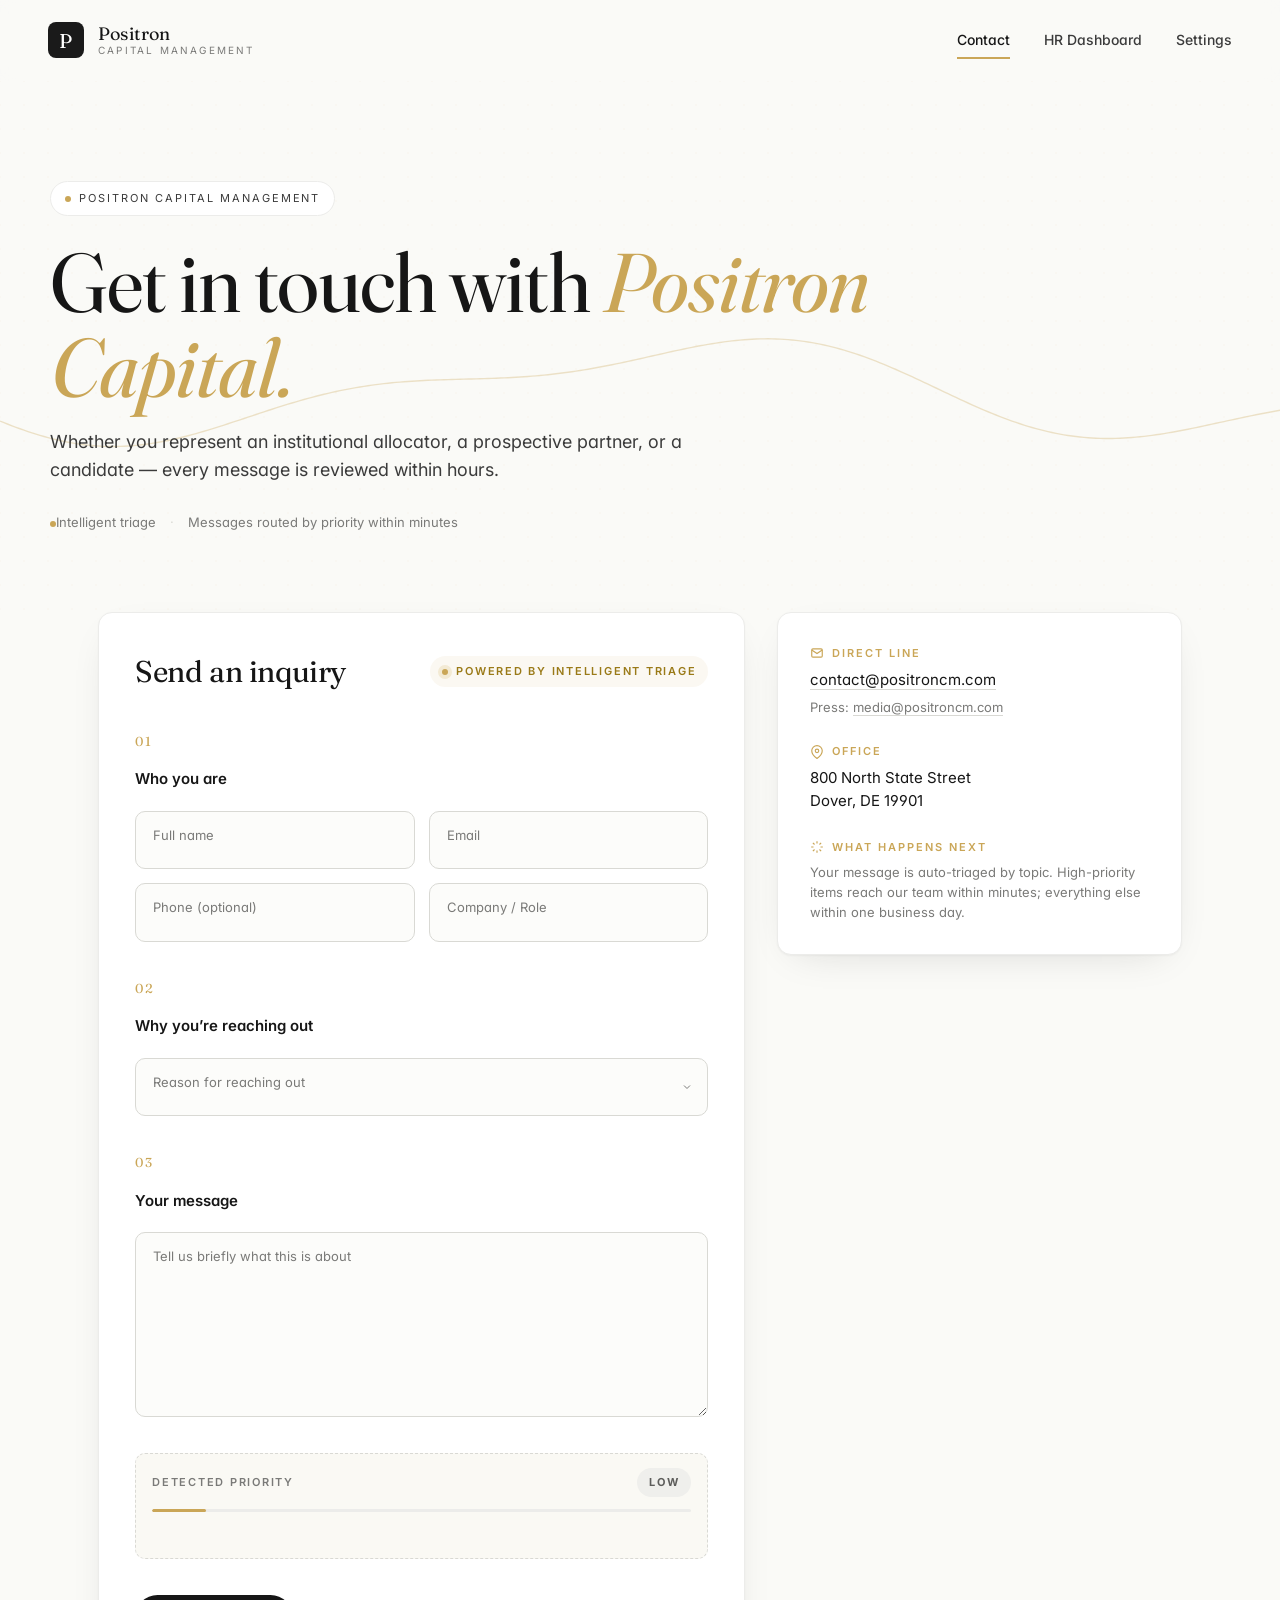
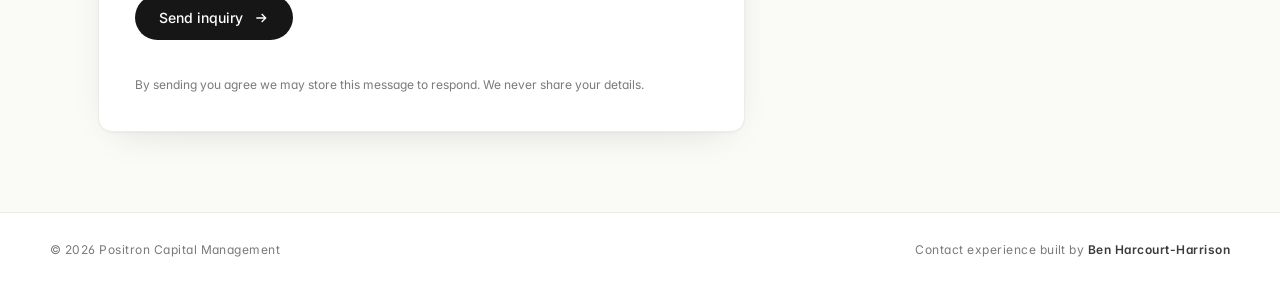
==== index.html @ f92479b4 "Initial commit: Positron Connect contact experience" ====
<!doctype html>
<html lang="en">
<head>
<meta charset="utf-8">
<meta name="viewport" content="width=device-width,initial-scale=1">
<title>Contact — Positron Capital Management</title>
<meta name="description" content="Get in touch with Positron Capital Management. Every inquiry is reviewed within hours via intelligent triage.">
<link rel="preconnect" href="https://fonts.googleapis.com">
<link rel="preconnect" href="https://fonts.gstatic.com" crossorigin>
<link href="https://fonts.googleapis.com/css2?family=Fraunces:opsz,wght@9..144,400;9..144,500&family=Inter:wght@300;400;500;600&display=swap" rel="stylesheet">
<link rel="stylesheet" href="styles.css">
</head>
<body>

<header class="nav">
  <a class="brand" href="index.html">
    <span class="brand-mark">P</span>
    <span class="brand-name">
      <span class="brand-title">Positron</span>
      <span class="brand-sub">Capital Management</span>
    </span>
  </a>
  <nav class="nav-links">
    <a href="index.html" class="active">Contact</a>
    <a href="hr.html">HR Dashboard</a>
    <a href="settings.html">Settings</a>
  </nav>
</header>

<section class="hero">
  <canvas id="hero-bg" aria-hidden="true"></canvas>
  <div class="hero-inner reveal">
    <span class="eyebrow"><span class="dot"></span>Positron Capital Management</span>
    <h1>Get in touch with <span class="accent">Positron Capital.</span></h1>
    <p class="lede">Whether you represent an institutional allocator, a prospective partner, or a candidate &mdash; every message is reviewed within hours.</p>
    <div class="hero-meta">
      <span class="meta-item"><span class="dot"></span>Intelligent triage</span>
      <span class="meta-sep">&middot;</span>
      <span class="meta-item">Messages routed by priority within minutes</span>
    </div>
  </div>
</section>

<main class="container">
  <div class="layout">

    <form id="contact-form" class="card form-card reveal" novalidate>
      <header class="form-head">
        <h2>Send an inquiry</h2>
        <span class="badge-soft"><span class="spark"></span>Powered by intelligent triage</span>
      </header>

      <section class="step">
        <span class="step-num">01</span>
        <h3>Who you are</h3>
        <div class="grid-2">
          <label class="field">
            <input type="text" name="name" required autocomplete="name" placeholder=" ">
            <span class="label">Full name</span>
          </label>
          <label class="field">
            <input type="email" name="email" required autocomplete="email" placeholder=" ">
            <span class="label">Email</span>
          </label>
          <label class="field">
            <input type="tel" name="phone" autocomplete="tel" placeholder=" ">
            <span class="label">Phone (optional)</span>
          </label>
          <label class="field">
            <input type="text" name="company" placeholder=" ">
            <span class="label">Company / Role</span>
          </label>
        </div>
      </section>

      <section class="step">
        <span class="step-num">02</span>
        <h3>Why you&rsquo;re reaching out</h3>
        <label class="field">
          <select name="reason" required>
            <option value="" disabled selected hidden></option>
            <option>Career inquiry</option>
            <option>Investor</option>
            <option>Partnership</option>
            <option>Press</option>
            <option>Other</option>
          </select>
          <span class="label">Reason for reaching out</span>
        </label>
      </section>

      <section class="step">
        <span class="step-num">03</span>
        <h3>Your message</h3>
        <label class="field">
          <textarea name="message" rows="6" required placeholder=" "></textarea>
          <span class="label">Tell us briefly what this is about</span>
        </label>
        <div id="live-priority" class="live-priority" aria-live="polite">
          <div class="lp-row">
            <span class="lp-label">Detected priority</span>
            <span id="lp-badge" class="lp-badge low">Low</span>
          </div>
          <div class="lp-bar"><div id="lp-fill" class="lp-fill"></div></div>
          <div id="lp-keywords" class="lp-keywords"></div>
        </div>
      </section>

      <button type="submit" class="btn-primary">
        <span>Send inquiry</span>
        <svg width="16" height="16" viewBox="0 0 24 24" fill="none" stroke="currentColor" stroke-width="2"><path d="M5 12h14M13 6l6 6-6 6"/></svg>
      </button>
      <p class="legalese">By sending you agree we may store this message to respond. We never share your details.</p>
    </form>

    <aside class="card aside reveal">
      <div class="aside-block">
        <span class="aside-eyebrow"><svg width="14" height="14" viewBox="0 0 24 24" fill="none" stroke="currentColor" stroke-width="2"><rect x="3" y="5" width="18" height="14" rx="2"/><path d="m3 7 9 6 9-6"/></svg> Direct line</span>
        <p><a href="mailto:contact@positroncm.com">contact@positroncm.com</a></p>
        <p class="aside-sub">Press: <a href="mailto:media@positroncm.com">media@positroncm.com</a></p>
      </div>
      <div class="aside-block">
        <span class="aside-eyebrow"><svg width="14" height="14" viewBox="0 0 24 24" fill="none" stroke="currentColor" stroke-width="2"><path d="M21 10c0 7-9 13-9 13S3 17 3 10a9 9 0 0 1 18 0z"/><circle cx="12" cy="10" r="3"/></svg> Office</span>
        <p>800 North State Street<br>Dover, DE 19901</p>
      </div>
      <div class="aside-block">
        <span class="aside-eyebrow"><svg width="14" height="14" viewBox="0 0 24 24" fill="none" stroke="currentColor" stroke-width="2"><path d="M12 2v4M12 18v4M4.93 4.93l2.83 2.83M16.24 16.24l2.83 2.83M2 12h4M18 12h4M4.93 19.07l2.83-2.83M16.24 7.76l2.83-2.83"/></svg> What happens next</span>
        <p class="aside-sub">Your message is auto-triaged by topic. High-priority items reach our team within minutes; everything else within one business day.</p>
      </div>
    </aside>

  </div>
</main>

<dialog id="success" class="success-dialog">
  <div class="success-card">
    <svg class="check" viewBox="0 0 52 52" aria-hidden="true">
      <circle cx="26" cy="26" r="24" fill="none" stroke="#caa657" stroke-width="2" class="check-circle"/>
      <path fill="none" stroke="#caa657" stroke-width="3" stroke-linecap="round" stroke-linejoin="round" d="M14 27l8 8 16-18" class="check-tick"/>
    </svg>
    <h2>Message received</h2>
    <p class="success-sub">Thank you. Here&rsquo;s what we passed to our team:</p>
    <div class="success-summary">
      <div class="summary-row"><span class="summary-label">Priority</span><span id="s-priority" class="lp-badge low">Low</span></div>
      <div class="summary-row"><span class="summary-label">Reason</span><span id="s-reason"></span></div>
      <div class="summary-row"><span class="summary-label">From</span><span id="s-from"></span></div>
      <div class="summary-row"><span class="summary-label">Summary</span><span id="s-summary"></span></div>
    </div>
    <button class="btn-primary" id="success-close">Close</button>
  </div>
</dialog>

<footer class="foot">
  <div class="foot-inner">
    <span>&copy; <span id="yr"></span> Positron Capital Management</span>
    <span class="foot-credit">Contact experience built by <strong>Ben Harcourt-Harrison</strong></span>
  </div>
</footer>

<script src="app.js"></script>
</body>
</html>
---- styles.css ----
/* ---------- tokens ---------- */
:root{
  --bg:#fafaf7;
  --surface:#ffffff;
  --ink:#161616;
  --ink-2:#3b3b3b;
  --muted:#7a7a78;
  --line:#ececea;
  --line-strong:#d9d9d4;
  --gold:#caa657;
  --gold-soft:#f3ead4;
  --gold-tint:rgba(202,166,87,0.08);
  --high:#b54545;
  --high-soft:#fbe9e9;
  --med:#9a7a18;
  --med-soft:#fbf2dc;
  --low:#5d5d5b;
  --low-soft:#efefec;
  --radius:14px;
  --radius-sm:10px;
  --shadow:0 1px 2px rgba(20,20,20,0.04), 0 12px 40px -20px rgba(20,20,20,0.18);
  --serif:"Fraunces", Georgia, serif;
  --sans:"Inter", -apple-system, BlinkMacSystemFont, "Segoe UI", system-ui, sans-serif;
}

*{box-sizing:border-box}
html,body{margin:0;padding:0}
body{
  font-family:var(--sans);
  font-weight:400;
  color:var(--ink);
  background:var(--bg);
  -webkit-font-smoothing:antialiased;
  font-feature-settings:"ss01","cv11";
  line-height:1.55;
}
a{color:inherit;text-decoration:none}
a:hover{color:var(--gold)}
button{font-family:inherit}

/* ---------- nav ---------- */
.nav{
  display:flex;align-items:center;justify-content:space-between;
  padding:22px 48px;
  background:rgba(250,250,247,0.85);
  backdrop-filter:saturate(140%) blur(8px);
  position:sticky;top:0;z-index:20;
  border-bottom:1px solid transparent;
  transition:border-color .25s ease, background .25s ease;
}
.nav.scrolled{border-bottom-color:var(--line); background:rgba(250,250,247,0.95)}
.brand{display:flex;align-items:center;gap:14px}
.brand-mark{
  width:36px;height:36px;border-radius:8px;
  background:#1a1a1a;color:#fff;
  display:grid;place-items:center;font-family:var(--serif);font-size:20px;
  letter-spacing:.5px;
}
.brand-name{display:flex;flex-direction:column;line-height:1.1}
.brand-title{font-family:var(--serif);font-size:18px;letter-spacing:.2px}
.brand-sub{font-size:10px;letter-spacing:.22em;text-transform:uppercase;color:var(--muted);margin-top:2px}
.nav-links{display:flex;gap:34px;align-items:center}
.nav-links a{font-size:14px;color:var(--ink-2);font-weight:500;position:relative;padding:6px 0}
.nav-links a.active{color:var(--ink)}
.nav-links a.active::after{
  content:"";position:absolute;left:0;right:0;bottom:-2px;height:1.5px;background:var(--gold);
}

/* ---------- hero ---------- */
.hero{position:relative;padding:100px 48px 80px;overflow:hidden}
#hero-bg{position:absolute;inset:0;width:100%;height:100%;opacity:.55}
.hero-inner{position:relative;max-width:1180px;margin:0 auto}
.eyebrow{
  display:inline-flex;align-items:center;gap:8px;
  font-size:11px;text-transform:uppercase;letter-spacing:.18em;color:var(--ink-2);
  background:#fff;border:1px solid var(--line);
  padding:8px 14px;border-radius:999px;
}
.eyebrow .dot, .meta-item .dot{width:6px;height:6px;border-radius:50%;background:var(--gold);display:inline-block}
.hero h1{
  font-family:var(--serif);font-weight:400;
  font-size:clamp(44px, 6.5vw, 88px);
  line-height:1.02;letter-spacing:-1.2px;margin:24px 0 18px;
  max-width:1000px;
}
.hero h1 .accent{color:var(--gold);font-style:italic;font-weight:400}
.lede{font-size:18px;color:var(--ink-2);max-width:640px;line-height:1.55;margin:0 0 28px}
.hero-meta{display:flex;align-items:center;gap:14px;color:var(--muted);font-size:13px;flex-wrap:wrap}
.meta-sep{color:var(--line-strong)}

/* ---------- layout ---------- */
.container{max-width:1180px;margin:0 auto;padding:0 48px 80px}
.layout{display:grid;grid-template-columns:1.6fr 1fr;gap:32px;align-items:start}
.card{
  background:var(--surface);
  border:1px solid var(--line);
  border-radius:var(--radius);
  padding:36px;
  box-shadow:var(--shadow);
}

/* ---------- form ---------- */
.form-card{display:flex;flex-direction:column;gap:36px}
.form-head{display:flex;align-items:center;justify-content:space-between;gap:16px;flex-wrap:wrap}
.form-head h2{font-family:var(--serif);font-weight:400;font-size:30px;margin:0;letter-spacing:-.4px}
.badge-soft{
  display:inline-flex;align-items:center;gap:8px;
  background:var(--gold-tint);color:var(--med);
  padding:7px 12px;border-radius:999px;
  font-size:11px;text-transform:uppercase;letter-spacing:.16em;font-weight:600;
}
.spark{width:6px;height:6px;border-radius:50%;background:var(--gold);box-shadow:0 0 0 4px var(--gold-soft)}

.step{display:flex;flex-direction:column;gap:16px}
.step-num{
  font-family:var(--serif);font-size:13px;color:var(--gold);letter-spacing:.18em;
}
.step h3{margin:0 0 4px;font-size:15px;font-weight:600;color:var(--ink)}
.grid-2{display:grid;grid-template-columns:1fr 1fr;gap:14px}

.field{position:relative;display:block}
.field input, .field select, .field textarea{
  width:100%;
  font:inherit;color:var(--ink);
  background:#fcfcfa;
  border:1px solid var(--line-strong);
  border-radius:var(--radius-sm);
  padding:22px 14px 10px;
  transition:border-color .15s ease, box-shadow .2s ease, background .2s ease;
  outline:none;
  appearance:none;
  -webkit-appearance:none;
}
.field textarea{padding-top:24px;resize:vertical;min-height:140px;line-height:1.55}
.field select{cursor:pointer; background-image:url("data:image/svg+xml;utf8,<svg xmlns='http://www.w3.org/2000/svg' width='12' height='12' viewBox='0 0 24 24' fill='none' stroke='%237a7a78' stroke-width='2'><path d='M6 9l6 6 6-6'/></svg>"); background-repeat:no-repeat; background-position:right 14px center}
.field .label{
  position:absolute;left:14px;top:14px;
  font-size:13px;color:var(--muted);
  pointer-events:none;
  transition:transform .15s ease, color .15s ease, font-size .15s ease;
  transform-origin:left top;
  background:transparent;
  padding:0 4px;
}
.field input:focus, .field select:focus, .field textarea:focus{
  border-color:var(--gold);
  box-shadow:0 0 0 4px var(--gold-tint);
  background:#fff;
}
.field input:not(:placeholder-shown) + .label,
.field textarea:not(:placeholder-shown) + .label,
.field input:focus + .label,
.field select:focus + .label,
.field textarea:focus + .label,
.field select:valid + .label{
  transform:translateY(-10px) scale(.82);
  color:var(--ink-2);
}
.field select:invalid + .label{color:var(--muted)}

/* ---------- live priority ---------- */
.live-priority{
  margin-top:14px;background:#faf9f4;border:1px dashed var(--line-strong);
  border-radius:var(--radius-sm);padding:14px 16px;
}
.lp-row{display:flex;align-items:center;justify-content:space-between;gap:12px}
.lp-label{font-size:11px;text-transform:uppercase;letter-spacing:.16em;color:var(--muted);font-weight:600}
.lp-badge{
  font-size:11px;text-transform:uppercase;letter-spacing:.16em;font-weight:700;
  padding:6px 12px;border-radius:999px;
  display:inline-flex;align-items:center;gap:6px;
}
.lp-badge.low{background:var(--low-soft);color:var(--low)}
.lp-badge.med{background:var(--med-soft);color:var(--med)}
.lp-badge.high{background:var(--high-soft);color:var(--high);
  box-shadow:0 0 0 0 rgba(181,69,69,.4); animation:pulse 2.4s infinite}
@keyframes pulse{
  0%{box-shadow:0 0 0 0 rgba(181,69,69,.35)}
  70%{box-shadow:0 0 0 10px rgba(181,69,69,0)}
  100%{box-shadow:0 0 0 0 rgba(181,69,69,0)}
}
.lp-bar{height:3px;background:var(--line);border-radius:3px;margin-top:12px;overflow:hidden}
.lp-fill{height:100%;width:10%;background:var(--gold);border-radius:3px;transition:width .35s ease, background-color .35s ease}
.lp-keywords{display:flex;flex-wrap:wrap;gap:6px;margin-top:10px;min-height:22px}
.lp-chip{font-size:11px;color:var(--ink-2);background:#fff;border:1px solid var(--line-strong);padding:3px 9px;border-radius:999px}

/* ---------- buttons ---------- */
.btn-primary{
  align-self:flex-start;
  display:inline-flex;align-items:center;gap:10px;
  background:var(--ink);color:#fff;
  border:none;border-radius:999px;
  padding:14px 24px;font-size:14px;font-weight:500;
  cursor:pointer;
  transition:transform .15s ease, background .2s ease, box-shadow .2s ease;
  position:relative;overflow:hidden;
}
.btn-primary:hover{background:#000;transform:translateY(-1px);box-shadow:0 10px 30px -12px rgba(0,0,0,.4)}
.btn-primary:active{transform:translateY(0)}
.btn-primary::after{
  content:"";position:absolute;top:0;left:-60%;width:40%;height:100%;
  background:linear-gradient(120deg, transparent, rgba(255,255,255,.18), transparent);
  transform:skewX(-20deg);transition:left .55s ease;
}
.btn-primary:hover::after{left:120%}

.legalese{color:var(--muted);font-size:12px;margin:0}

/* ---------- aside ---------- */
.aside{display:flex;flex-direction:column;gap:26px;padding:32px}
.aside-block{display:flex;flex-direction:column;gap:6px}
.aside-eyebrow{
  display:inline-flex;align-items:center;gap:8px;color:var(--gold);
  font-size:11px;text-transform:uppercase;letter-spacing:.18em;font-weight:600;
}
.aside p{margin:0;color:var(--ink);font-size:15px}
.aside-sub{color:var(--muted)!important;font-size:13px!important}
.aside a{border-bottom:1px solid var(--line-strong)}
.aside a:hover{border-color:var(--gold)}

/* ---------- success dialog ---------- */
.success-dialog{
  border:none;padding:0;background:transparent;
  max-width:520px;width:90%;
}
.success-dialog::backdrop{background:rgba(20,20,20,.42);backdrop-filter:blur(6px)}
.success-card{
  background:#fff;border-radius:var(--radius);padding:36px;
  box-shadow:0 30px 80px -20px rgba(20,20,20,.35);
  display:flex;flex-direction:column;gap:18px;align-items:flex-start;
  animation:rise .35s cubic-bezier(.2,.8,.2,1);
}
@keyframes rise{from{opacity:0;transform:translateY(12px)}to{opacity:1;transform:translateY(0)}}
.check{width:60px;height:60px;align-self:flex-start}
.check-circle{stroke-dasharray:160;stroke-dashoffset:160;animation:draw 0.5s ease forwards}
.check-tick{stroke-dasharray:60;stroke-dashoffset:60;animation:draw 0.4s 0.4s ease forwards}
@keyframes draw{to{stroke-dashoffset:0}}
.success-card h2{font-family:var(--serif);font-weight:400;font-size:28px;margin:0;letter-spacing:-.3px}
.success-sub{margin:0;color:var(--muted)}
.success-summary{width:100%;border:1px solid var(--line);border-radius:var(--radius-sm);padding:14px}
.summary-row{display:grid;grid-template-columns:90px 1fr;gap:14px;padding:8px 0;border-bottom:1px solid var(--line);font-size:14px}
.summary-row:last-child{border-bottom:none}
.summary-label{color:var(--muted);font-size:12px;text-transform:uppercase;letter-spacing:.14em;align-self:start;padding-top:2px}

/* ---------- footer ---------- */
.foot{border-top:1px solid var(--line);padding:28px 48px;background:#fff}
.foot-inner{max-width:1180px;margin:0 auto;display:flex;justify-content:space-between;color:var(--muted);font-size:12px;letter-spacing:.04em;flex-wrap:wrap;gap:8px}
.foot-credit strong{color:var(--ink-2);font-weight:600}

/* ---------- reveal ---------- */
.reveal{opacity:0;transform:translateY(14px);transition:opacity .6s ease, transform .6s ease}
.reveal.in{opacity:1;transform:none}

/* ---------- HR Dashboard ---------- */
.dash-head{display:flex;align-items:flex-end;justify-content:space-between;margin:40px 0 24px;gap:20px;flex-wrap:wrap}
.dash-head h1{font-family:var(--serif);font-weight:400;font-size:42px;margin:0;letter-spacing:-.5px}
.dash-head p{color:var(--muted);margin:6px 0 0;font-size:14px}
.dash-actions{display:flex;gap:8px}
.btn-ghost{
  background:#fff;border:1px solid var(--line-strong);
  border-radius:999px;padding:9px 16px;font-size:13px;color:var(--ink);cursor:pointer;
  transition:border-color .15s ease, color .15s ease;
}
.btn-ghost:hover{border-color:var(--gold);color:var(--gold)}

.stats-row{display:grid;grid-template-columns:repeat(4,1fr);gap:16px;margin-bottom:24px}
.stat{background:#fff;border:1px solid var(--line);border-radius:var(--radius);padding:20px}
.stat-label{font-size:11px;text-transform:uppercase;letter-spacing:.16em;color:var(--muted);font-weight:600}
.stat-value{font-family:var(--serif);font-size:34px;margin-top:6px;letter-spacing:-.3px}
.stat-sub{font-size:12px;color:var(--muted);margin-top:4px}

.charts-row{display:grid;grid-template-columns:2fr 1fr;gap:16px;margin-bottom:24px}
.chart-card{background:#fff;border:1px solid var(--line);border-radius:var(--radius);padding:24px}
.chart-card h3{margin:0 0 18px;font-size:14px;font-weight:600;color:var(--ink-2)}
.bars{display:flex;gap:6px;align-items:flex-end;height:120px}
.bar{flex:1;background:var(--gold-tint);border-radius:4px 4px 0 0;position:relative;transition:background .2s ease}
.bar:hover{background:var(--gold)}
.bar-fill{position:absolute;bottom:0;left:0;right:0;background:var(--gold);border-radius:4px 4px 0 0}
.bar-axis{display:flex;justify-content:space-between;color:var(--muted);font-size:11px;margin-top:8px}

.donut-wrap{display:flex;align-items:center;gap:18px}
.donut{width:120px;height:120px;flex-shrink:0}
.donut-legend{display:flex;flex-direction:column;gap:8px;font-size:13px}
.legend-row{display:flex;align-items:center;gap:8px;color:var(--ink-2)}
.legend-swatch{width:10px;height:10px;border-radius:2px;display:inline-block}

.table-card{background:#fff;border:1px solid var(--line);border-radius:var(--radius);overflow:hidden}
.table-head{display:grid;grid-template-columns:90px 1.2fr 1.4fr 2.2fr 110px;gap:16px;padding:14px 24px;background:#faf9f4;border-bottom:1px solid var(--line);font-size:11px;text-transform:uppercase;letter-spacing:.16em;color:var(--muted);font-weight:600}
.row{display:grid;grid-template-columns:90px 1.2fr 1.4fr 2.2fr 110px;gap:16px;padding:18px 24px;border-bottom:1px solid var(--line);align-items:center;cursor:pointer;transition:background .15s ease}
.row:hover{background:#fafaf6}
.row:last-child{border-bottom:none}
.row-from{display:flex;flex-direction:column;gap:2px}
.row-name{font-weight:500;color:var(--ink)}
.row-meta{color:var(--muted);font-size:12px}
.row-summary{color:var(--ink-2);font-size:14px;line-height:1.45}
.row-time{color:var(--muted);font-size:12px;text-align:right}
.row-detail{display:none;background:#faf9f4;padding:18px 24px;border-bottom:1px solid var(--line);font-size:14px;color:var(--ink-2);white-space:pre-wrap;line-height:1.6}
.row-detail.open{display:block}
.empty{padding:60px 24px;text-align:center;color:var(--muted)}

/* ---------- Settings ---------- */
.settings-card{max-width:640px;margin:40px auto;background:#fff;border:1px solid var(--line);border-radius:var(--radius);padding:36px;display:flex;flex-direction:column;gap:24px}
.settings-card h1{font-family:var(--serif);font-weight:400;font-size:32px;margin:0;letter-spacing:-.4px}
.settings-card p{margin:0;color:var(--muted);font-size:14px}
.save-row{display:flex;align-items:center;gap:12px}
.saved-tick{color:var(--gold);font-size:13px;opacity:0;transition:opacity .25s ease}
.saved-tick.show{opacity:1}

/* ---------- responsive ---------- */
@media (max-width: 900px){
  .nav{padding:18px 24px}
  .nav-links{gap:20px}
  .hero{padding:64px 24px 56px}
  .container{padding:0 24px 60px}
  .layout{grid-template-columns:1fr}
  .grid-2{grid-template-columns:1fr}
  .stats-row{grid-template-columns:repeat(2,1fr)}
  .charts-row{grid-template-columns:1fr}
  .table-head, .row{grid-template-columns:1fr;gap:6px}
  .table-head{display:none}
  .row{padding:16px}
  .foot{padding:20px 24px}
  .foot-inner{flex-direction:column;align-items:flex-start}
}
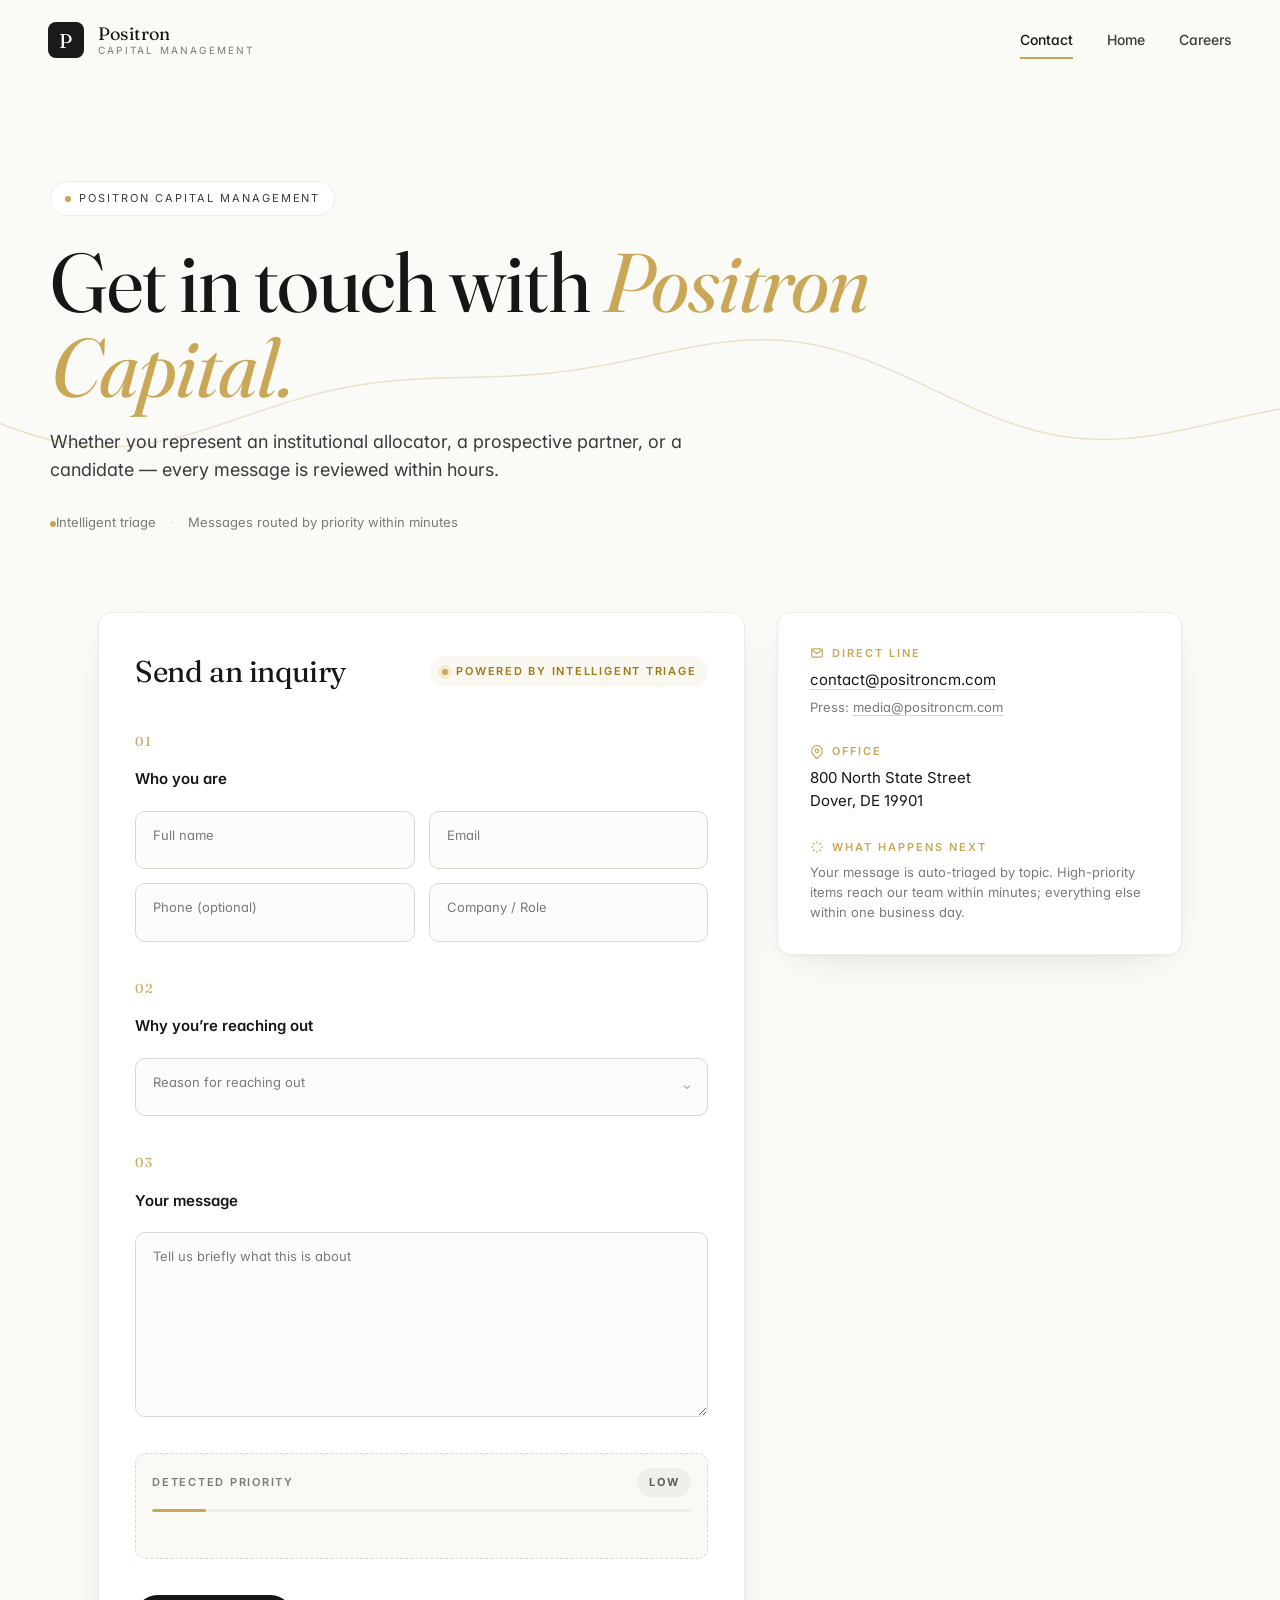
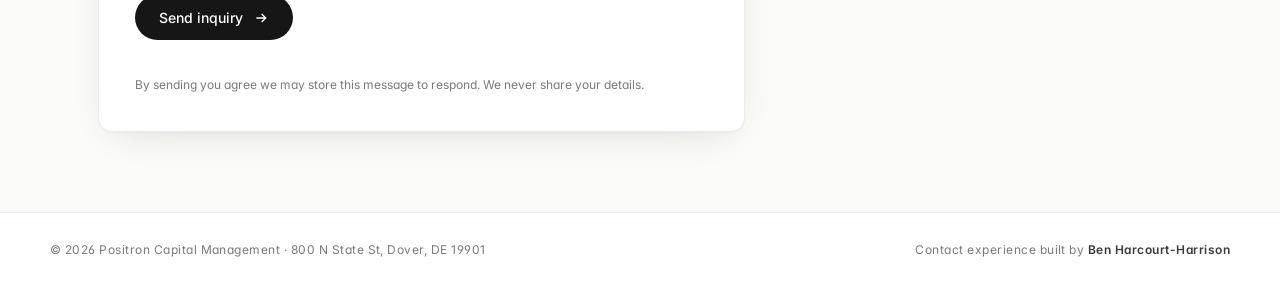
==== commit 249febac: "Separate public form from internal admin console (passcode-gated /admin/)" ====
--- a/index.html
+++ b/index.html
@@ -22,8 +22,8 @@
   </a>
   <nav class="nav-links">
     <a href="index.html" class="active">Contact</a>
-    <a href="hr.html">HR Dashboard</a>
-    <a href="settings.html">Settings</a>
+    <a href="https://www.positroncm.com/" target="_blank" rel="noopener">Home</a>
+    <a href="https://www.positroncm.com/careers" target="_blank" rel="noopener">Careers</a>
   </nav>
 </header>
 
@@ -152,7 +152,7 @@
 
 <footer class="foot">
   <div class="foot-inner">
-    <span>&copy; <span id="yr"></span> Positron Capital Management</span>
+    <span>&copy; <span id="yr"></span> Positron Capital Management &middot; 800 N State St, Dover, DE 19901</span>
     <span class="foot-credit">Contact experience built by <strong>Ben Harcourt-Harrison</strong></span>
   </div>
 </footer>
--- a/styles.css
+++ b/styles.css
@@ -306,6 +306,44 @@
 .saved-tick{color:var(--gold);font-size:13px;opacity:0;transition:opacity .25s ease}
 .saved-tick.show{opacity:1}
 
+/* ---------- admin variant ---------- */
+.admin-body{ background:#f4f3ee; }
+.admin-body.locked{ overflow:hidden; }
+.admin-nav{
+  background:#1a1a1a;
+  border-bottom:1px solid #2a2a2a;
+}
+.admin-nav.scrolled{ background:#1a1a1a; border-bottom-color:#2a2a2a; }
+.admin-nav .brand-mark{ background:var(--gold); color:#1a1a1a; }
+.admin-nav .brand-title{ color:#fff; }
+.admin-nav .brand-sub{ color:var(--gold); letter-spacing:.22em; }
+.admin-nav .nav-links a{ color:#bcbcb6; }
+.admin-nav .nav-links a:hover{ color:#fff; }
+.admin-nav .nav-links a.active{ color:#fff; }
+.admin-nav .nav-links a.active::after{ background:var(--gold); }
+.admin-nav .nav-links a.ext{ color:var(--gold); font-size:13px; }
+.admin-nav .btn-ghost{
+  background:transparent; color:#bcbcb6; border-color:#2f2f2f;
+}
+.admin-nav .btn-ghost:hover{ color:#fff; border-color:var(--gold); }
+
+.admin-foot{ background:#1a1a1a; border-top-color:#2a2a2a; }
+.admin-foot .foot-inner{ color:#7a7a76; }
+.admin-foot .foot-credit strong{ color:#bcbcb6; }
+
+/* ---------- gate ---------- */
+.gate-dialog{
+  border:none;padding:0;background:transparent;max-width:440px;width:90%;
+}
+.gate-dialog::backdrop{ background:rgba(20,20,20,.55); backdrop-filter:blur(8px); }
+.gate-card{
+  background:#fff;border-radius:var(--radius);padding:32px;
+  display:flex;flex-direction:column;gap:18px;
+  box-shadow:0 30px 80px -20px rgba(20,20,20,.45);
+}
+.gate-card h2{ font-family:var(--serif); font-weight:400; font-size:26px; margin:0; letter-spacing:-.3px; }
+.gate-card p{ margin:0; color:var(--muted); font-size:14px; }
+
 /* ---------- responsive ---------- */
 @media (max-width: 900px){
   .nav{padding:18px 24px}
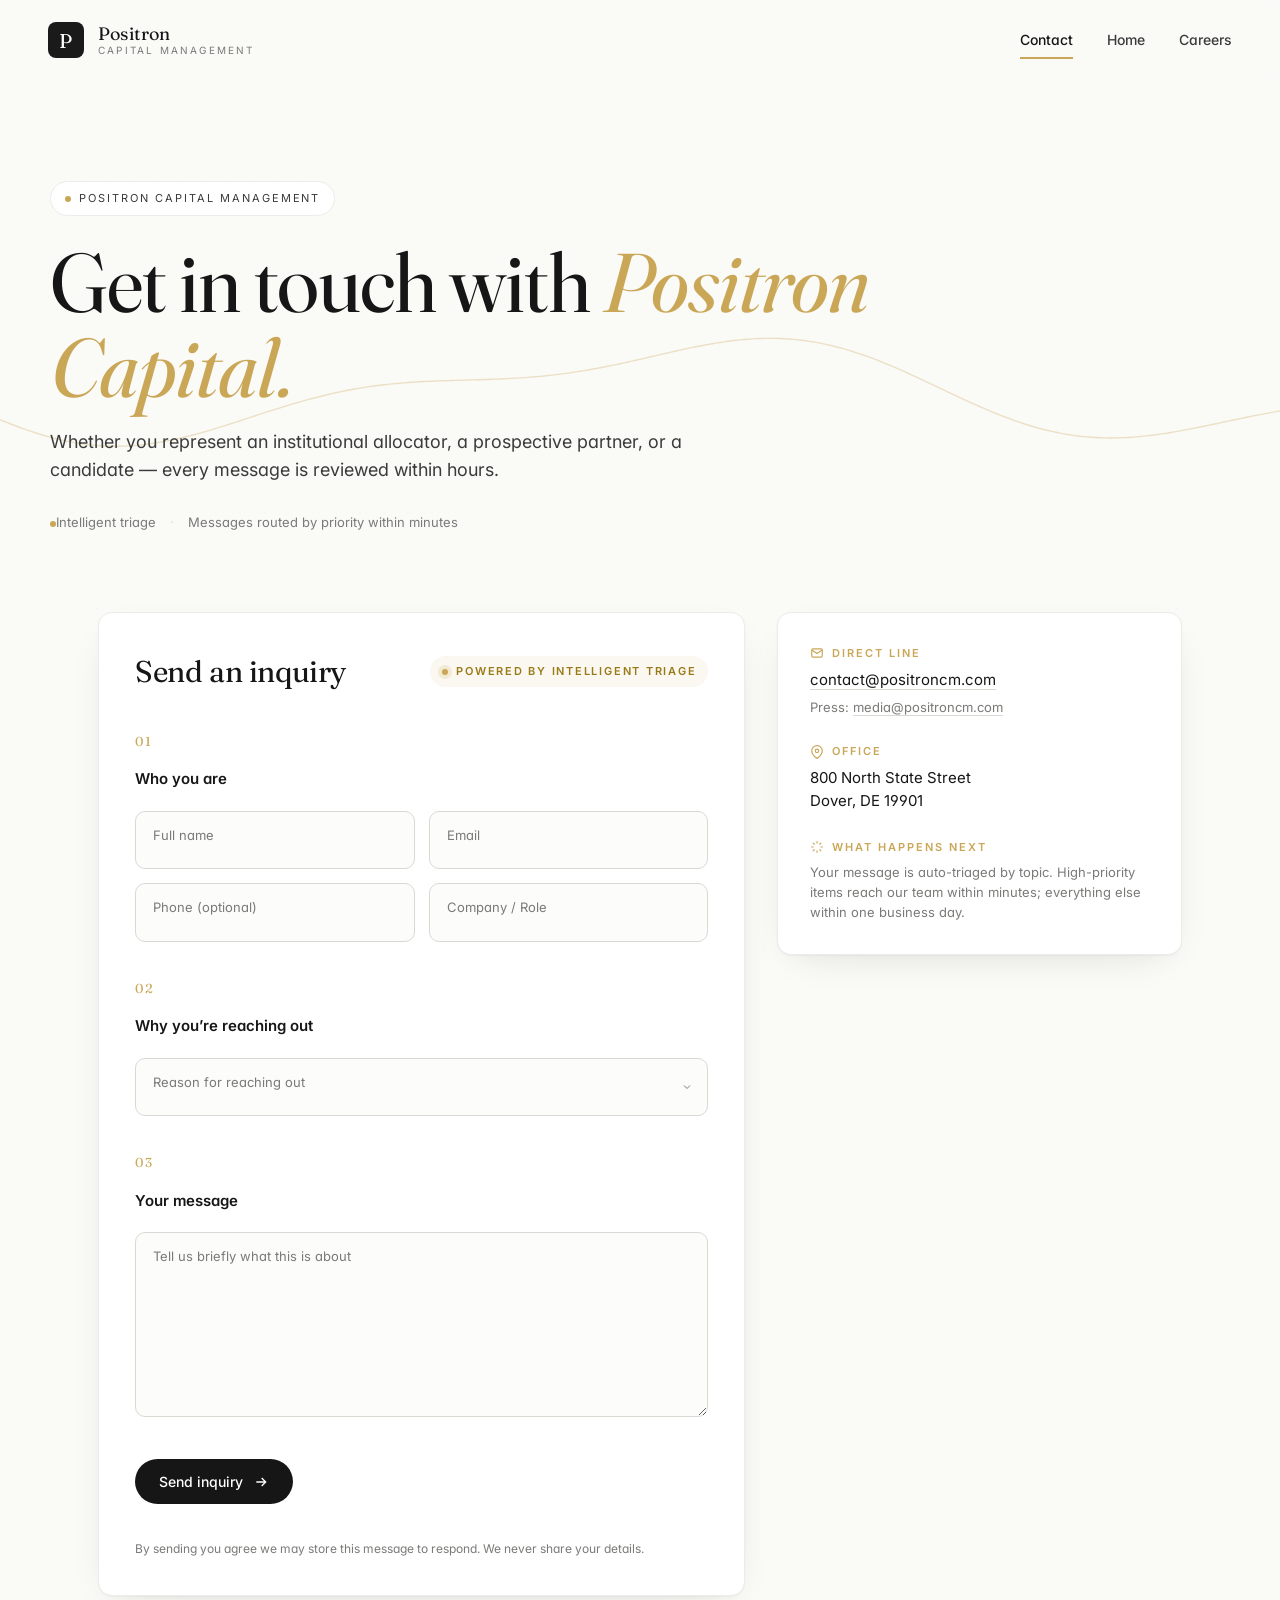
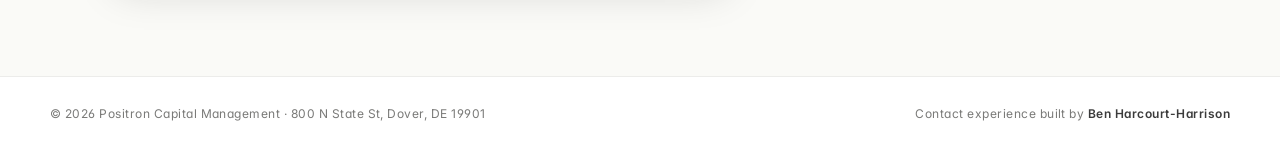
==== commit dc712143: "Hide priority from public form to prevent gaming the triage" ====
--- a/index.html
+++ b/index.html
@@ -96,14 +96,6 @@
           <textarea name="message" rows="6" required placeholder=" "></textarea>
           <span class="label">Tell us briefly what this is about</span>
         </label>
-        <div id="live-priority" class="live-priority" aria-live="polite">
-          <div class="lp-row">
-            <span class="lp-label">Detected priority</span>
-            <span id="lp-badge" class="lp-badge low">Low</span>
-          </div>
-          <div class="lp-bar"><div id="lp-fill" class="lp-fill"></div></div>
-          <div id="lp-keywords" class="lp-keywords"></div>
-        </div>
       </section>
 
       <button type="submit" class="btn-primary">
@@ -141,7 +133,6 @@
     <h2>Message received</h2>
     <p class="success-sub">Thank you. Here&rsquo;s what we passed to our team:</p>
     <div class="success-summary">
-      <div class="summary-row"><span class="summary-label">Priority</span><span id="s-priority" class="lp-badge low">Low</span></div>
       <div class="summary-row"><span class="summary-label">Reason</span><span id="s-reason"></span></div>
       <div class="summary-row"><span class="summary-label">From</span><span id="s-from"></span></div>
       <div class="summary-row"><span class="summary-label">Summary</span><span id="s-summary"></span></div>
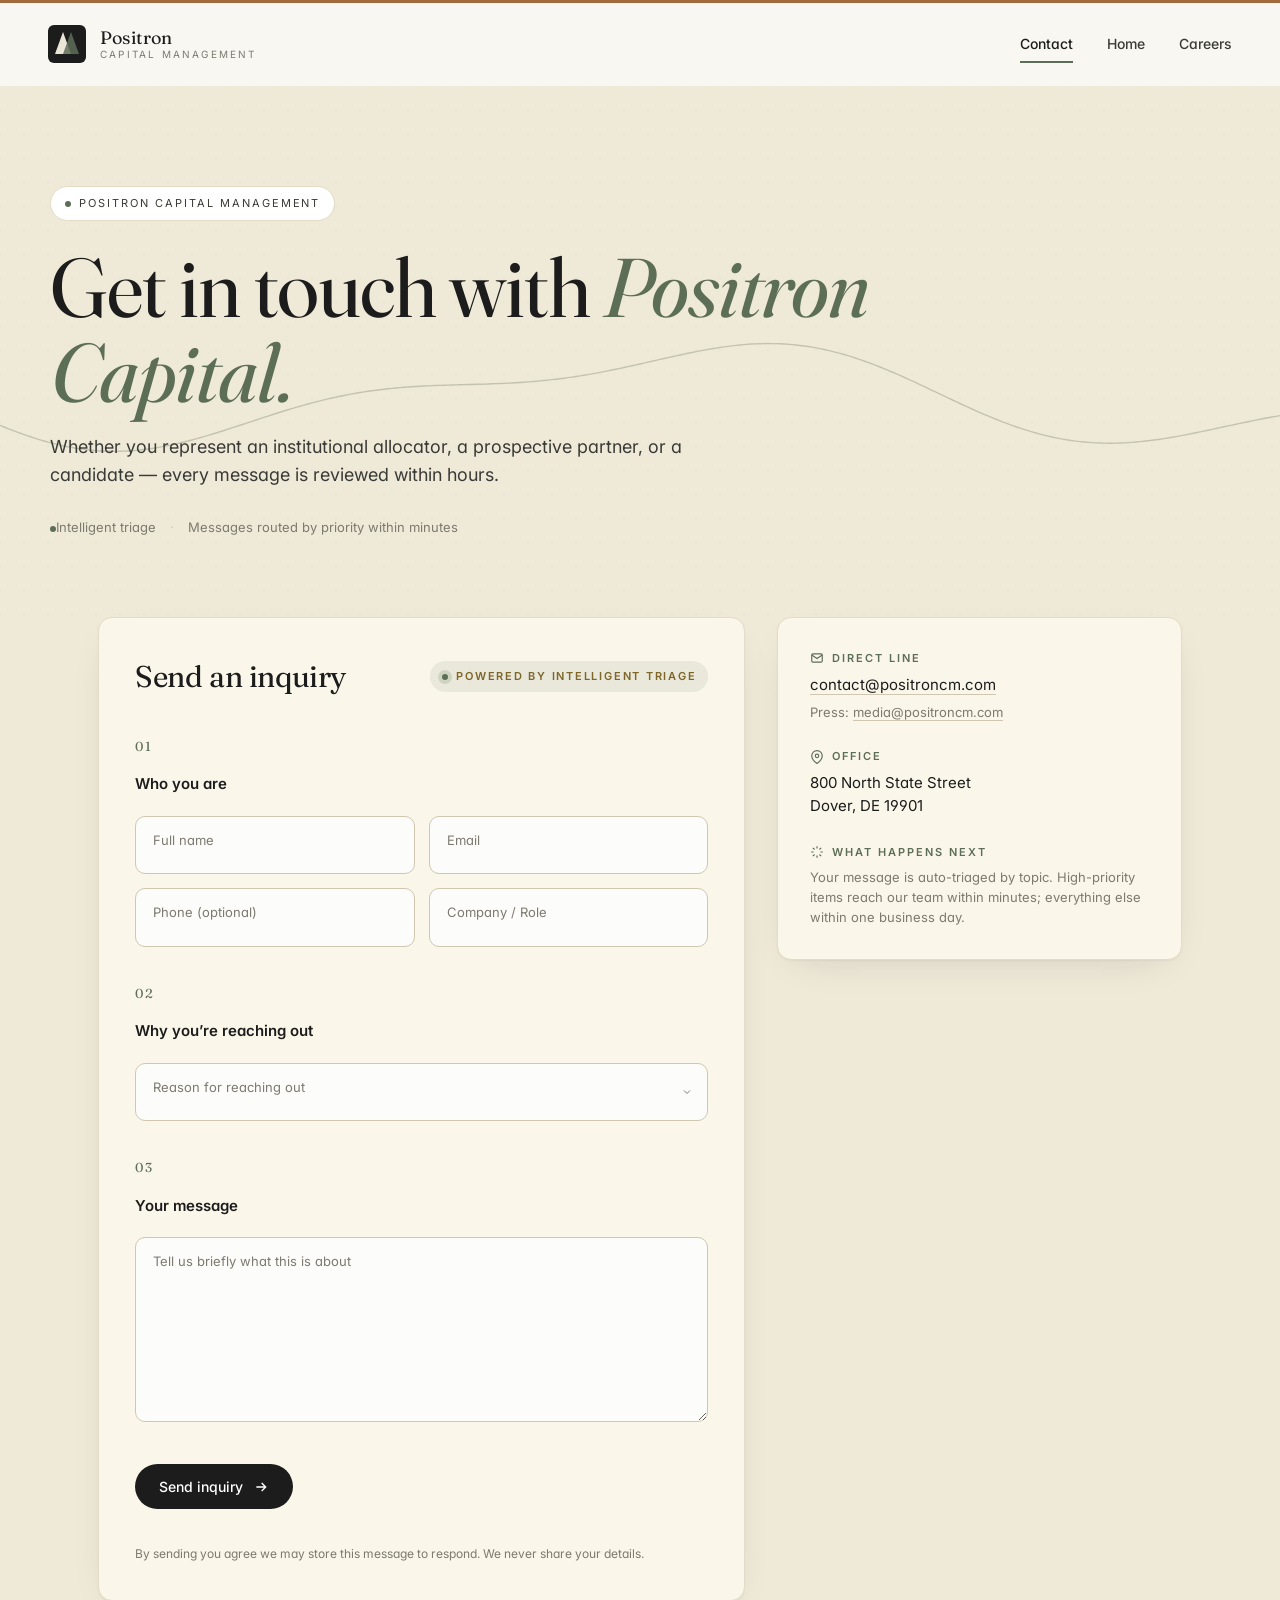
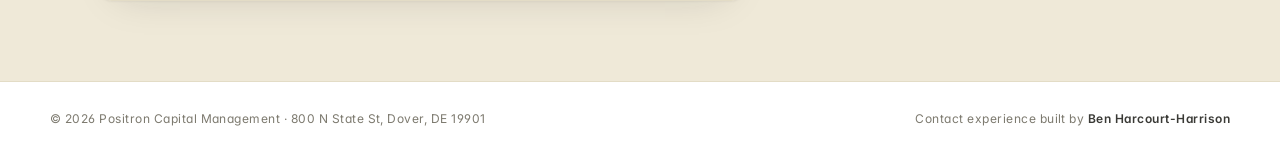
==== commit 506b268f: "Match positroncm.com palette: cream + sage green + copper accent" ====
--- a/index.html
+++ b/index.html
@@ -14,7 +14,7 @@
 
 <header class="nav">
   <a class="brand" href="index.html">
-    <span class="brand-mark">P</span>
+    <span class="brand-mark" aria-hidden="true"></span>
     <span class="brand-name">
       <span class="brand-title">Positron</span>
       <span class="brand-sub">Capital Management</span>
@@ -127,8 +127,8 @@
 <dialog id="success" class="success-dialog">
   <div class="success-card">
     <svg class="check" viewBox="0 0 52 52" aria-hidden="true">
-      <circle cx="26" cy="26" r="24" fill="none" stroke="#caa657" stroke-width="2" class="check-circle"/>
-      <path fill="none" stroke="#caa657" stroke-width="3" stroke-linecap="round" stroke-linejoin="round" d="M14 27l8 8 16-18" class="check-tick"/>
+      <circle cx="26" cy="26" r="24" fill="none" stroke="#5d6e57" stroke-width="2" class="check-circle"/>
+      <path fill="none" stroke="#5d6e57" stroke-width="3" stroke-linecap="round" stroke-linejoin="round" d="M14 27l8 8 16-18" class="check-tick"/>
     </svg>
     <h2>Message received</h2>
     <p class="success-sub">Thank you. Here&rsquo;s what we passed to our team:</p>
--- a/styles.css
+++ b/styles.css
@@ -1,21 +1,22 @@
-/* ---------- tokens ---------- */
+/* ---------- tokens (matched to positroncm.com palette) ---------- */
 :root{
-  --bg:#fafaf7;
-  --surface:#ffffff;
-  --ink:#161616;
-  --ink-2:#3b3b3b;
-  --muted:#7a7a78;
-  --line:#ececea;
-  --line-strong:#d9d9d4;
-  --gold:#caa657;
-  --gold-soft:#f3ead4;
-  --gold-tint:rgba(202,166,87,0.08);
-  --high:#b54545;
-  --high-soft:#fbe9e9;
-  --med:#9a7a18;
-  --med-soft:#fbf2dc;
-  --low:#5d5d5b;
-  --low-soft:#efefec;
+  --bg:#efe9d8;            /* cream/ivory page background */
+  --surface:#faf6e9;       /* lighter cream for cards */
+  --ink:#1c1c1c;           /* charcoal (matches dark hero) */
+  --ink-2:#3a3a36;
+  --muted:#7d7a6f;         /* warm taupe */
+  --line:#e3dcc6;
+  --line-strong:#cfc7af;
+  --gold:#5d6e57;          /* forest sage (replaces gold) */
+  --gold-soft:#cfd4c1;     /* light sage */
+  --gold-tint:rgba(93,110,87,0.10);
+  --copper:#a26a3a;        /* warm copper border accent */
+  --high:#a23a3a;
+  --high-soft:#f1d8d8;
+  --med:#7d6628;
+  --med-soft:#f1e6c8;
+  --low:#54534b;
+  --low-soft:#e3dcc6;
   --radius:14px;
   --radius-sm:10px;
   --shadow:0 1px 2px rgba(20,20,20,0.04), 0 12px 40px -20px rgba(20,20,20,0.18);
@@ -33,6 +34,7 @@
   -webkit-font-smoothing:antialiased;
   font-feature-settings:"ss01","cv11";
   line-height:1.55;
+  border-top:3px solid var(--copper);
 }
 a{color:inherit;text-decoration:none}
 a:hover{color:var(--gold)}
@@ -51,11 +53,17 @@
 .nav.scrolled{border-bottom-color:var(--line); background:rgba(250,250,247,0.95)}
 .brand{display:flex;align-items:center;gap:14px}
 .brand-mark{
-  width:36px;height:36px;border-radius:8px;
-  background:#1a1a1a;color:#fff;
-  display:grid;place-items:center;font-family:var(--serif);font-size:20px;
-  letter-spacing:.5px;
-}
+  width:38px;height:38px;border-radius:6px;
+  background:#1c1c1c;
+  display:grid;place-items:center;
+  position:relative;overflow:hidden;
+}
+.brand-mark::before, .brand-mark::after{
+  content:"";position:absolute;top:7px;width:0;height:0;
+  border-left:8px solid transparent;border-right:8px solid transparent;
+}
+.brand-mark::before{ left:7px; border-bottom:22px solid #ece6d8; }
+.brand-mark::after{ right:7px; border-bottom:22px solid #5d6e57; opacity:.85; }
 .brand-name{display:flex;flex-direction:column;line-height:1.1}
 .brand-title{font-family:var(--serif);font-size:18px;letter-spacing:.2px}
 .brand-sub{font-size:10px;letter-spacing:.22em;text-transform:uppercase;color:var(--muted);margin-top:2px}
